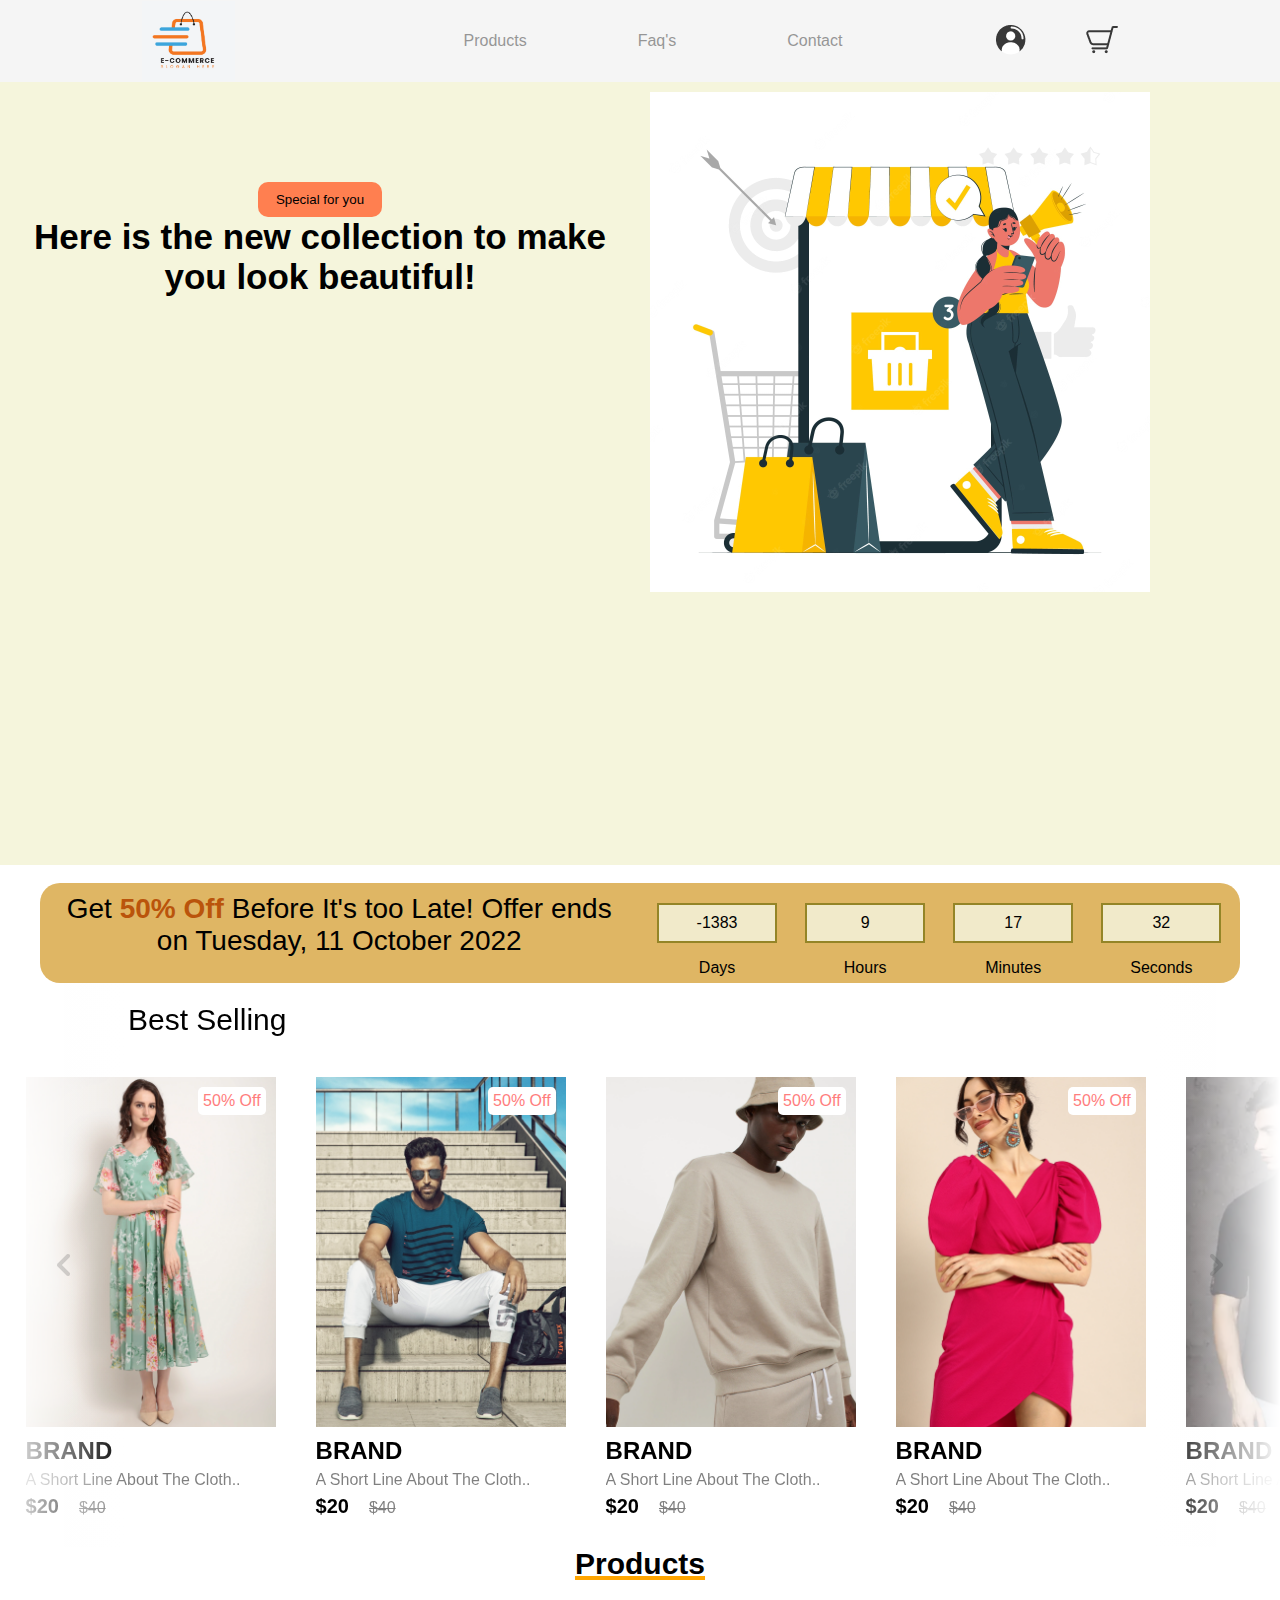
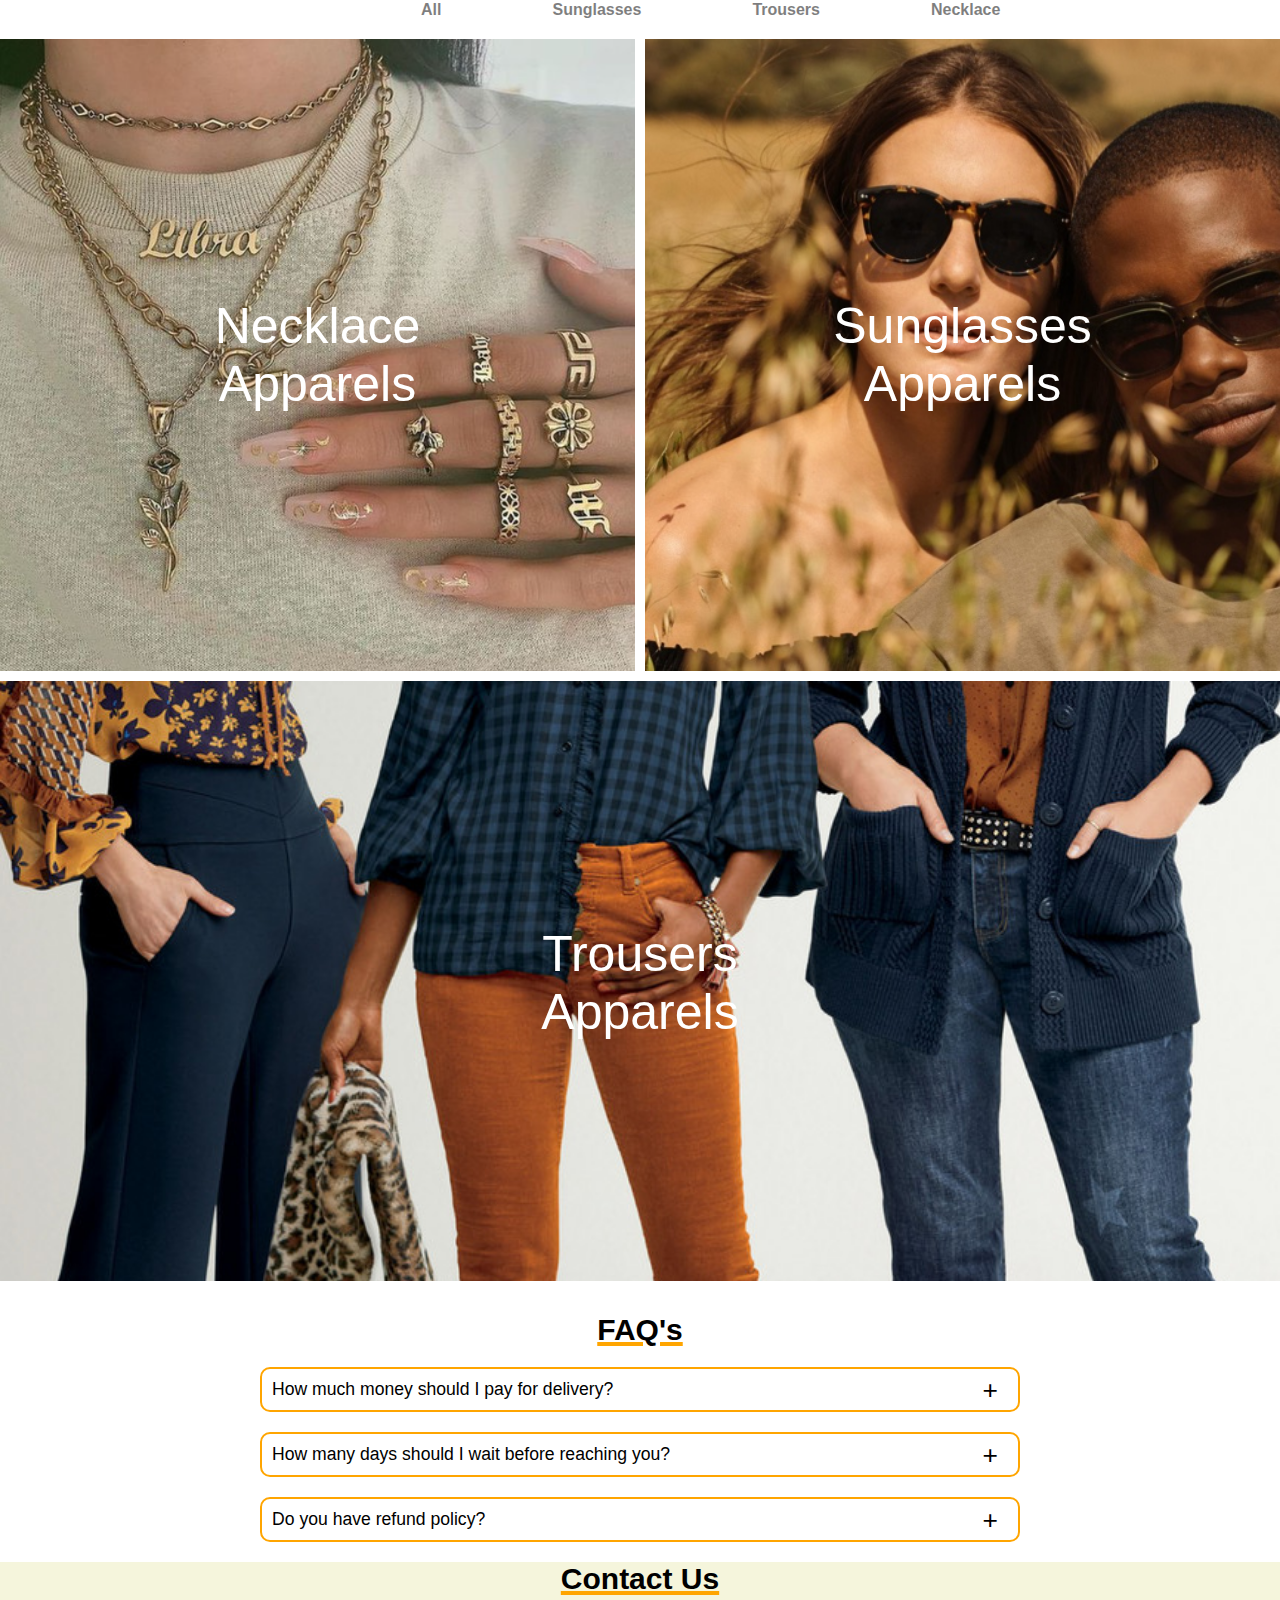
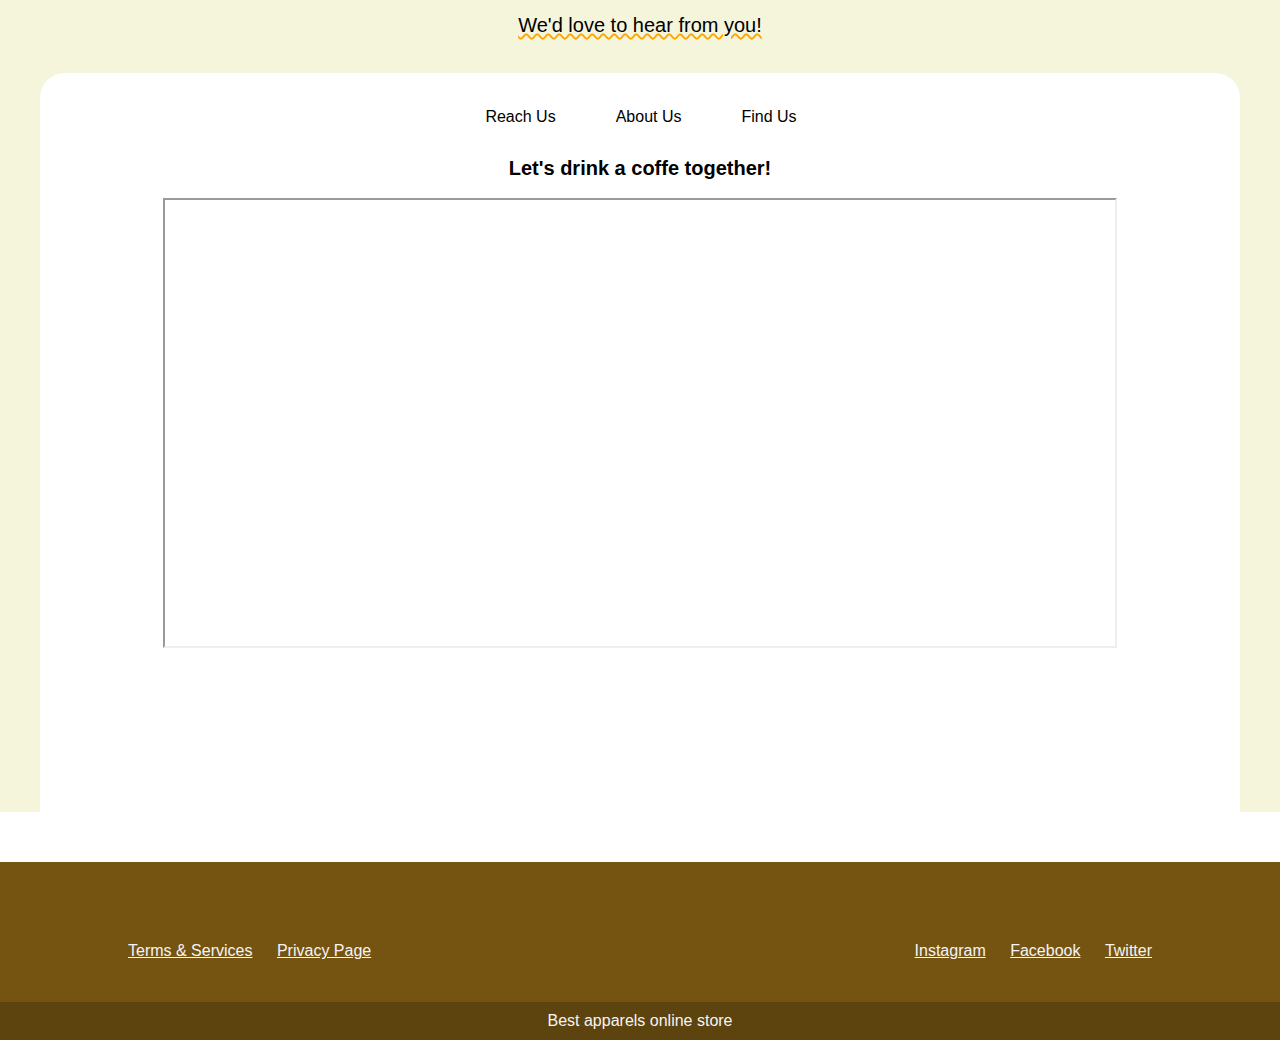
==== index.html @ 66e601ff "home page with login/signup" ====
<!DOCTYPE html>
<html lang="en">

<head>
    <meta charset="UTF-8">
    <meta http-equiv="X-UA-Compatible" content="IE=edge">
    <meta name="viewport" content="width=device-width, initial-scale=1.0">
    <title>Best Apparels Online Store</title>
    <link rel="stylesheet" href="css/home.css">
    <link rel="stylesheet" href="css/style.css">
    <link rel="stylesheet" href="https://cdnjs.cloudflare.com/ajax/libs/font-awesome/4.7.0/css/font-awesome.min.css">
    <style>
        .mySlides {
            display: none;
        }

        /* Create two equal columns that floats next to each other */
        .column {
            float: left;
            width: 50%;
            padding: 10px;
            height: 300px;
            /* Should be removed. Only for demonstration */
        }

        /* Clear floats after the columns */
        .row:after {
            content: "";
            display: table;
            clear: both;
        }
    </style>
</head>

<body>

    <!-------------------------------------------------------- nav bar ------------------------------------------------------------>

    <nav class="navbar" id="mynav">
        <div class="nav">
            <img src="img/Elogo.png" class="brand-logo" alt="">
            <div class="nav-items">
                <!-- create a ul element outside nav items-->
                <ul class="links-container">
                    <li class="link-item"><a href="#CenterProducts" class="link"> Products </a></li>
                    <li class="link-item"><a href="#faq" class="link"> Faq's </a></li>
                    <li class="link-item"><a href="#contact" class="link"> Contact </a></li>
                </ul>
                <!--     <a href="" onclick="console.log('woow');  return false;"><img  src="img/user.png" alt=""></a>     
            -->
                <button class="open-button"
                    style="border:none; background-color: transparent; padding:15px; margin-right: 30px;"
                    onclick="openForm()"><img src="img/user.png" alt=""></button>
                <button class="open-button"
                    style="border:none; background-color: transparent; padding:15px; margin-right: 30px;"
                    onclick="show_pup()"><img src="img/cart.png" alt=""></button>


            </div>
        </div>
    </nav>
<!------------------------------------------badge popup------------------------------------->
<span class="badge"></span>

<div class="cardPU" id="pup">
    <div class="carts-product"></div>
</div>

    <!---------------------------------------------------------- login popup ------------------------------------------------------->


    <div class="form-popup" id="loginForm">
        <form action="#" class="form-container" id="logForm" onsubmit="event.preventDefault();">
            <div class="sing" style="display: flex;">
                <button onclick="" class="loginButton">Login</button>
                <button onclick="showSignUp()" class="signButton">Sign Up</button>
            </div>

            <label for="email"><b>Email</b></label>
            <input type="text" placeholder="Enter Email" name="email">

            <label for="psw"><b>Password</b></label>
            <input type="password" placeholder="Enter Password" name="psw">
            <label style="color: red; display: none;" id="loginalert">mail not found please click sign up</label>
            <br>


            <button type="button" onclick="loginfor()" class="btn">Login</button>
            <button type="button" class="btn cancel" onclick="closeForm()">Close</button>
        </form>
    </div>


    <div class="form-popup" id="signForm">
        <form action="#" class="form-container" id="signUpForm" onsubmit="event.preventDefault();">
            <div class="sing" style="display: flex;">
                <button class="loginButton" onclick="openForm()">Login</button>
                <button class="signButton" onclick="">Sign Up</button>
            </div>

            <label for="email1"><b>Email</b></label>
            <input type="text" placeholder="Enter Email" name="email1" onchange="validateMail()">
            <label style="color: red; display: none;" id="alert">not a valid mail</label>
            <br>
            <label for="psw1"><b>Password</b></label>
            <input type="password" placeholder="Enter Password" name="psw1">

            <label for="psw2"><b>Re-enter Password</b></label>
            <input type="password" placeholder="Enter Password" name="psw2" onchange="validatePassword()">
            <label style="color: red; display: none;" id="passAlert">password doesn't match</label>
            <br>
            <button type="button" onclick="submitfor()" class="btn">signUp</button>
            <button type="button" class="btn cancel" onclick="closeForm()">Close</button>
        </form>
    </div>

    <!---------------------------------------------------------- hero section ------------------------------------------------------->
    <div class="bg">

        <div class="row">

            <div class="column">
                <center>
                    <br><br><br><br><br>
                    <button id="btn"
                        style="border-radius: 10px; background-color: coral; width: 20%; border-style: none; height:35px;">Special
                        for you</button>
                    <br>
                    <b style="font-size: 35px;">Here is the new collection to make you look beautiful!</b>
            </div>
            </center>


            <div class="column">
                <div class="w3-content w3-section" style="max-width:500px">
                    <img class="mySlides" src="img/sale.jpg" style="width:100%">
                    <img class="mySlides" src="img/add.jpg" style="width:100%">
                    <img class="mySlides" src="img/boy.png" style="width:100%">
                    <img class="mySlides" src="img/accn.jpg" style="width:100%">
                    <img class="mySlides" src="img/trou.jpg" style="width:100%">
                </div>
            </div>
        </div>

    </div>
    <br>
    <!-------------------------------------------------------------- count down ----------------------------------------------------->
    <center>
        <div class="row">
            <button class="countdown">
                <div class="c1">
                    <p> Get <font style="font-weight: bold; color: rgb(186, 84, 11);">50% Off</font> Before It's too
                        Late!
                        Offer ends on Tuesday, 11 October 2022</p>
                </div>


                <table id="tcount">
                    <tr id="countdown_timer">
                        <td><span id="days">x</span></td>
                        <td><span id="hours">x</span></td>
                        <td><span id="minutes">x</span></td>
                        <td><span id="seconds">x</span></td>
                    </tr>
                    <tr id="countdown_labels">
                        <td><span>Days</span></td>
                        <td><span>Hours</span></td>
                        <td><span>Minutes</span></td>
                        <td><span>Seconds</span></td>
                    </tr>
                </table>
            </button>
        </div>

    </center>

    <!------------------------------------------------------------------------------------------------------------------------------>
    <!-- Now create product sliders ( cards-container )-->
    <section class="product">
        <h2 class="product-category">best selling</h2>
        <button class="pre-btn"> <img src="img/arrow.png" alt=""></button>
        <button class="nxt-btn"> <img src="img/arrow.png" alt=""></button>
        <div class="product-container">

            <!-- Card 1 -->
            <div class="product-card">
                <div class="product-image">
                    <span class="discount-tag">50% off</span>
                    <img src="img/card1.png" class="product-thumb" alt="">
                    <button class="card-btn">add to whislist</button>
                </div>
                <div class="product-info">
                    <h2 class="product-brand">brand</h2>
                    <p class="product-short-des">a short line about the cloth..</p>
                    <span class="price">$20</span><span class="actual-price">$40</span>
                </div>
            </div>

            <!-- Card 2 -->
            <div class="product-card">
                <div class="product-image">
                    <span class="discount-tag">50% off</span>
                    <img src="img/card2.png" class="product-thumb" alt="">
                    <button class="card-btn">add to whislist</button>
                </div>
                <div class="product-info">
                    <h2 class="product-brand">brand</h2>
                    <p class="product-short-des">a short line about the cloth..</p>
                    <span class="price">$20</span><span class="actual-price">$40</span>
                </div>
            </div>

            <!-- Card 3 -->
            <div class="product-card">
                <div class="product-image">
                    <span class="discount-tag">50% off</span>
                    <img src="img/card3.png" class="product-thumb" alt="">
                    <button class="card-btn">add to whislist</button>
                </div>
                <div class="product-info">
                    <h2 class="product-brand">brand</h2>
                    <p class="product-short-des">a short line about the cloth..</p>
                    <span class="price">$20</span><span class="actual-price">$40</span>
                </div>
            </div>

            <!-- Card 4 -->
            <div class="product-card">
                <div class="product-image">
                    <span class="discount-tag">50% off</span>
                    <img src="img/card4.png" class="product-thumb" alt="">
                    <button class="card-btn">add to whislist</button>
                </div>
                <div class="product-info">
                    <h2 class="product-brand">brand</h2>
                    <p class="product-short-des">a short line about the cloth..</p>
                    <span class="price">$20</span><span class="actual-price">$40</span>
                </div>
            </div>

            <!-- Card 5 -->
            <div class="product-card">
                <div class="product-image">
                    <span class="discount-tag">50% off</span>
                    <img src="img/card5.png" class="product-thumb" alt="">
                    <button class="card-btn">add to whislist</button>
                </div>
                <div class="product-info">
                    <h2 class="product-brand">brand</h2>
                    <p class="product-short-des">a short line about the cloth..</p>
                    <span class="price">$20</span><span class="actual-price">$40</span>
                </div>
            </div>

            <!-- Card 6 -->
            <div class="product-card">
                <div class="product-image">
                    <span class="discount-tag">50% off</span>
                    <img src="img/card6.png" class="product-thumb" alt="">
                    <button class="card-btn">add to whislist</button>
                </div>
                <div class="product-info">
                    <h2 class="product-brand">brand</h2>
                    <p class="product-short-des">a short line about the cloth..</p>
                    <span class="price">$20</span><span class="actual-price">$40</span>
                </div>
            </div>

            <!-- Card 7 -->
            <div class="product-card">
                <div class="product-image">
                    <span class="discount-tag">50% off</span>
                    <img src="img/card7.png" class="product-thumb" alt="">
                    <button class="card-btn">add to whislist</button>
                </div>
                <div class="product-info">
                    <h2 class="product-brand">brand</h2>
                    <p class="product-short-des">a short line about the cloth..</p>
                    <span class="price">$20</span><span class="actual-price">$40</span>
                </div>
            </div>

            <!-- Card 8 -->
            <div class="product-card">
                <div class="product-image">
                    <span class="discount-tag">50% off</span>
                    <img src="img/card8.png" class="product-thumb" alt="">
                    <button class="card-btn">add to whislist</button>
                </div>
                <div class="product-info">
                    <h2 class="product-brand">brand</h2>
                    <p class="product-short-des">a short line about the cloth..</p>
                    <span class="price">$20</span><span class="actual-price">$40</span>
                </div>
            </div>

        </div>
    </section>

    <!---------------------------------------------------------------------------------------------------------------->
    <p id="CenterProducts" style="text-align: center; font-size:30px; text-decoration: underline orange 4px;">
        <b>Products</b></p> <br>
    <div class="nav">
        <div class="nav-items">
            <!-- create a ul element outside nav items-->
            <ul class="links-container">
                <li class="link-item"><a href="#" class="link"><b style="color: black;">All</b></a></li>
                <li class="link-item"><a href="#" class="link"><b style="color: black;">Sunglasses</b></a></li>
                <li class="link-item"><a href="#" class="link"><b style="color: black;">Trousers</b></a></li>
                <li class="link-item"><a href="#" class="link"> <b style="color: black;">Necklace</b></a></li>
            </ul>
        </div>
    </div>
    <br>
    <!-- Collection -->
    <section class="collection-container">
        <a href="#" class="collection">
            <img src="img/a.png" alt="">
            <p class="collection-title">Necklace <br> apparels</p>
        </a>

        <a href="#" class="collection">
            <img src="img/sun.jpg" alt="">
            <p class="collection-title">Sunglasses <br> apparels</p>
        </a>

        <a href="#" class="collection">
            <img src="img/t.jpg" style="height: 600px;" alt="">
            <p class="collection-title">Trousers <br> apparels</p>
        </a>
    </section>
    <br>

    <!-- ----------------------------------------------------FAQ's---------------------------------------------------------------->

    <center>
        <p id="faq"><b style="font-size:30px; text-decoration: underline orange 4px;">FAQ's</b></p>
        <div class="accordion">
            <div class="contentBox">
                <div class="label">How much money should I pay for delivery?</div>
                <div class="labelContent">

                    <p>For delivery inside Alexandria for <font style="font-weight: bold; color: rgb(185, 141, 59);">50
                            LE</font> within two days from the date of order </p>
                    <p>For delivery within 24 hours <font style="font-weight: bold; color: rgb(185, 141, 59);">100 LE
                        </font>
                    </p>
                    <p>Another Governorates <font style="font-weight: bold; color: rgb(185, 141, 59);">75 LE</font>
                    </p>


                </div>
            </div>
            <div class="contentBox">
                <div class="label">How many days should I wait before reaching you?</div>
                <div class="labelContent">
                    <p>The maximum duration is <font style="font-weight: bold; color: rgb(185, 141, 59);"> two days
                        </font>
                    </p>
                    <p>And within <font style="font-weight: bold; color: rgb(185, 141, 59);">24 hours</font> for an
                        additional amount of money</p>
                </div>
            </div>
            <div class="contentBox">
                <div class="label">Do you have refund policy?</div>
                <div class="labelContent">
                    <p>In the case of any defects in the product only upon previewing the order on the day of receipt
                    </p>
                </div>
            </div>
        </div>
    </center>

    <!---------------------------------------------------------Contact Us----------------------------------------------------------->
    <center>
        <div class="bg" style="height: 850px;">

            <p style="font-size: 30px; text-decoration: underline orange 4px;" id="contact"><b> Contact Us </b></p>
            <br>
            <p style="font-size: 20px; text-decoration: underline wavy orange 1.5px;">We'd love to hear from you! </p>
            <br><br>
            <div class="smallbg">
                <ul class="links-container">
                    <li><a class="active" id="aTag" href="#footer-social">Reach Us</a></li>
                    <li><a class="active" id="aTag" onclick="show_aboutUS()" style="cursor: pointer;">About Us</a></li>
                    <li><a class="active" id="aTag" onclick="show_findUS()" style="cursor: pointer;">Find Us</a></li>
                </ul>
                <center>
                    <p id="display">
                        <b style="font-size:20px ;"> Let's drink a coffe together! </b> <br><br>
                        <iframe
                            src="https://www.google.com/maps/embed?pb=!1m18!1m12!1m3!1d3413.0133004303602!2d29.903900515359776!3d31.192644570371698!2m3!1f0!2f0!3f0!3m2!1i1024!2i768!4f13.1!3m3!1m2!1s0x14f5c394ebd03ec1%3A0x16cbff5d844ff34b!2sInformation%20Technology%20Institute!5e0!3m2!1sen!2seg!4v1663850631757!5m2!1sen!2seg"
                            width="80%" height="450" style="border:0.5; text-align: center;" allowfullscreen=""
                            loading="lazy" referrerpolicy="no-referrer-when-downgrade"></iframe>
                    </p>
                </center>
            </div>
        </div>
    </center>

    <!---------------------------------------------------------Footer----------------------------------------------------------->

    <footer id="footer-social">

        <div class="footer-social-container">

            <div>
                <a href="" class="social-link">terms & services</a>
                <a href="" class="social-link">privacy page</a>
            </div>

            <div>
                <a href="" class="social-link">instagram</a>
                <a href="" class="social-link">facebook</a>
                <a href="" class="social-link">twitter</a>
            </div>

        </div>
        <p class="footer-credit">Best apparels online store</p>
    </footer>

    <!---------------------------------------------------------Scripts----------------------------------------------------------->

    <!-- repeat this nav bar in all pages // by js -->
    <script src="js/nav.js"></script>
    <script src="js/login.js"></script>
    <script src="js/footer.js"></script>
    <script src="js/home.js"></script>

</body>

</html>
---- css/home.css ----
@import 'nav.css' ;
@import 'footer.css';



/********************************************** Countdown *******************************************************/

.countdown{
    display: flex;
    width: 1200px;
    border-style: none;
    border-radius: 20px;
    height: 100px;
    background-color: #dfb664;
 
}

/* c1 as a Column */
.c1{
    float: left;
    width: 50%;
    padding: 10px;
    height: 300px;
    font-size: 28px;
}
 

/* tcount as a Column ,,  c1 and tcount in one row */  
#tcount{
    float: left;
    width: 50%;
    padding: 2px;
    font-size: 1rem;
    margin: 0.1rem;
}

#countdown_timer span{
    display: inline-block;
    padding: 0.6rem;
    width: 120px;
    height: 40px;
    margin: 0.8rem;
    border: 2px solid rgb(148, 133, 39);
    background-color: rgb(241, 234, 202);
}

/********************************************** Hero Section *******************************************************/

.bg{
width: 100%;
height: calc(100vh - 117px);
background-color: beige;
background-size: cover;
box-sizing: border-box;
}

.hero-section{
    display: flex;
    align-items: center;
}
.sub-heading1{
flex: 5;
 color: black
}
.sub-heading2{
    padding: 0.5px;
    margin-right: 0px; 
}

/********************************************** popup *******************************************************/
.cardPU{
    background-color: white;
    border-radius: 10px;
    box-shadow: 1px 1px 1px 1px rgb(0 0 0/15%);
    padding: 1em;
    position: fixed;
    top: 0;
    left: 90%;
    text-align: center;
    width: 20%;
    height: 100%; ;
    transform: translate(-50% ,-50%);
    transition: all .8s;
    opacity: 0;
}

.cardPU.open{
    opacity: 1;
    top:130%;
}
/****************************************************************************************************/



.imgw{
margin-left: 932px;
margin-top: -19px;
}

.product{
    position: relative;
    overflow: hidden;
    padding: 20px 0;
}

.product-category{
    padding: 0 10vw; /* padding left and right */
    font-size: 30px;
    font-weight: 500;
    margin-bottom: 40px;
    text-transform: capitalize;
}

.product-container{
    padding: 0 2vw;
    display: flex;  /* align the card side by side */
    overflow-x: auto;  /*add scroll bar when there is an overflow in x direction */
    scroll-behavior: smooth;
}

/* to hide product containers scroll bar */
.product-container::-webkit-scrollbar{
display: none;
}

.product-card{
    flex: 0 0 auto; /* This allow the card to have its own width and height as we are using flexbox*/
    width: 250px;
    height: 450px; 
    margin-right: 40px;
}

.product-image{
    position: relative; /* we will have some absolute element inside */
    width: 100%;
    height: 350px;
    overflow: hidden;
}

.product-thumb{
    width: 100%;
    height: 350px;
  object-fit: cover; 
}

.discount-tag{
    position: absolute;
    background: #fff;
    padding: 5px;
    border-radius: 5px;
    color: #ff7d7d;
    right: 10px;
    top: 10px;
    text-transform: capitalize;
}

.card-btn{
    position: absolute;
    bottom: 10px;
    left: 50%;
    transform: translateX(-50%); /* to align the button the center on x-axis */
    padding: 10px;
    width: 90%;
    text-transform: capitalize;
    border: none;
    outline: none;
    background: white;
    border-radius: 5px;
    transition: 0.5s;
    cursor: pointer;
    opacity: 0;
}

.product-card:hover .card-btn{
    opacity: 1;
}

.card-btn:hover{
    background: #efefef;
}

.product-info{
    width: 100%;
    height: 100px;
    padding-top: 10px;
}

.product-brand{
    text-transform: uppercase;
}

.product-short-des{
    width: 100%;
    height: 20px;
    line-height: 20px;
    overflow: hidden;
    opacity: 0.5;
    text-transform: capitalize;
    margin: 5px 0;
}

.price{
    font-weight: 900;
    font-size: 20px;
}

.actual-price{
    margin-left: 20px;
    opacity: 0.5; /* make it lightly*/
    text-decoration: line-through;
}

.pre-btn, .nxt-btn{
border: none;
width: 10vw;
height: 100%;
position: absolute;
top: 0;
display: flex;
justify-content: center;
align-items: center;
background: linear-gradient(90deg, rgba(255,255,255,0) 0%, #fff 100%);
cursor: pointer;
z-index: 8;
}

.pre-btn{
    left: 0;
    transform: rotate(180deg);
}

.nxt-btn{
    right: 0;
}

.pre-btn img, .nxt-btn img{
    opacity: 0.2;
}

.pre-btn:hover img, .nxt-btn:hover img{
    opacity: 1;
} 

.collection-container{
    width: 100%;
    display: grid;
    grid-template-columns: repeat(2, 1fr);
    grid-gap: 10px;
}

.collection{
    position: relative;
}

.collection img{
    width: 100%;
    height: 100%;
    object-fit: cover;
}

.collection p{
    position: absolute;
    top: 50%;
    left: 50%;
    transform: translate(-50%, -50%);
    text-align: center;
    color: white;
    font-size: 50px;
    text-transform: capitalize;
}

/* nth child is used to select nth number of element*/
.collection:nth-child(3){
    /* use grid columns for last collection to cover 2 columns*/
grid-column: span 2;
margin-bottom: 10px;
}

/************************************* FAQ's ******************************************/
.accordion{
    max-width: 800px;
}

.accordion .contentBox{
position: relative;
margin: 20px 20px;
}

.accordion .contentBox .label{
    position: relative;
    padding: 10px;
    border: 2px solid orange;
    border-radius: 10px;
    text-align: left;
    font-size: 1.1em;
}

.accordion .contentBox .label::before{
    content: '+';
    position: absolute;
    top: 50%;
    right: 20px;
    transform: translateY(-50%);
    font-size: 1.5em;
}

.accordion .contentBox.active .label::before{
    content: '-';
}

.accordion .contentBox .labelContent{
    position: relative;
    background: whitesmoke;
    height: 0;
    overflow: hidden;
    transition: 0.5s;
    overflow-y: auto;
}

.accordion .contentBox.active .labelContent{
    height: 150px;
    padding: 10px;
}


/************************************* Contact Us ******************************************/
.smallbg{
    border: 4px solid white;
    box-sizing: border-box;
    width: 1200px;
    height: 800px;
    background-color: rgb(255, 255, 255);
    border-radius: 25px;
}

/*.smallbg {
    width: 1200px;
    border-radius: 25px;
    background-color: #dfb664;
    height: 100px;
} */
  div.smallbg a {
    display: inline-block;
    color: black;
    text-align: center;
    padding: 30px;
    text-decoration: none;
  
    
  }
  
  div.smallbg a:hover {                       
    background-color: #dfb664;
  }


/************************************* About Us  ******************************************/

.links-container li a.active ,  a:hover {
opacity: 1;
}
---- css/style.css ----
/**{box-sizing: border-box;}

/*Button used to open the contact form - fixed at the bottom of the page 
.open-button {
  background-color: #555;
  color: white;
  padding: 16px 20px;
  border: none;
  cursor: pointer;
  opacity: 0.8;
  position: fixed;
  bottom: 23px;
  right: 28px;
  width: 280px;
}  */

/* The popup form - hidden by default */
.form-popup {
  display: none;
  top: 15%;
  right: 40%;
  position: fixed;
  border: 3px solid #f1f1f1;
  z-index: 5;
} 
.loginButton, .signButton{
  display: block; 
  width: 50%;   
  border-radius: 5px;  
  border:none; 
  height: 40px;  
}

/* Add styles to the form container */
.form-container {
  max-width: 300px;
  height: 450px;
  padding: 10px;
  padding-top: 50px;
  background-color: white;
}

.sing{
  position: absolute;
  width: 300px;
  left:0;
  top : 0;

  border: #f1f1f1 solid 1px;
  border-bottom: none;
}
/* Full-width input fields */
.form-container input {
  width: 100%;
  padding: 15px;
  margin: 5px 0 22px 0;
  border: none;
  background: #f1f1f1;
}

/* When the inputs get focus, do something */
.form-container input {
  background-color: #ddd;
  outline: none;
}

/* Set a style for the submit/login button */
.form-container .btn {
  background-color: #04AA6D;
  color: white;
  padding: 16px 20px;
  border: none;
  cursor: pointer;
  width: 100%;
  margin-bottom:10px;
  opacity: 0.8;
}

/* Add a red background color to the cancel button */
.form-container .cancel {
  background-color: rgb(255, 157, 0);
}

/* Add some hover effects to buttons */
.form-container .btn:hover, .open-button:hover {
  opacity: 1;
}
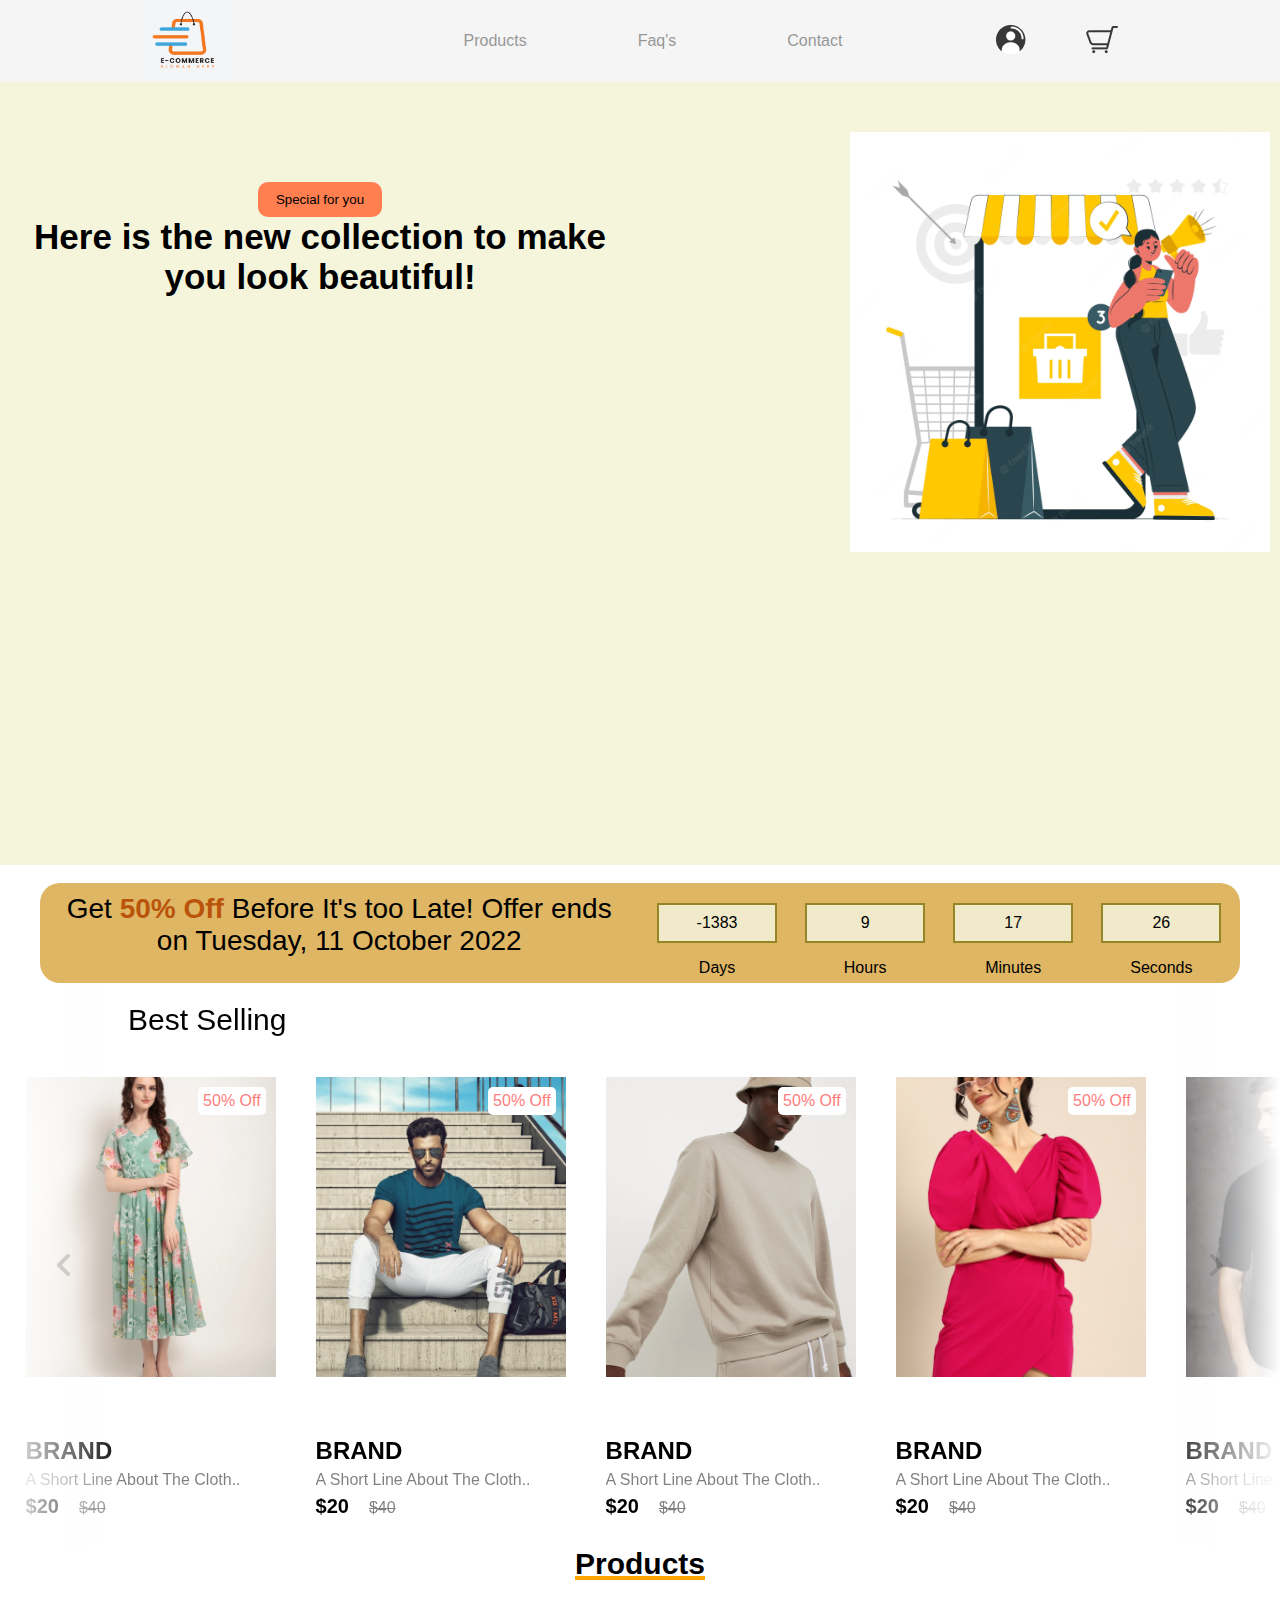
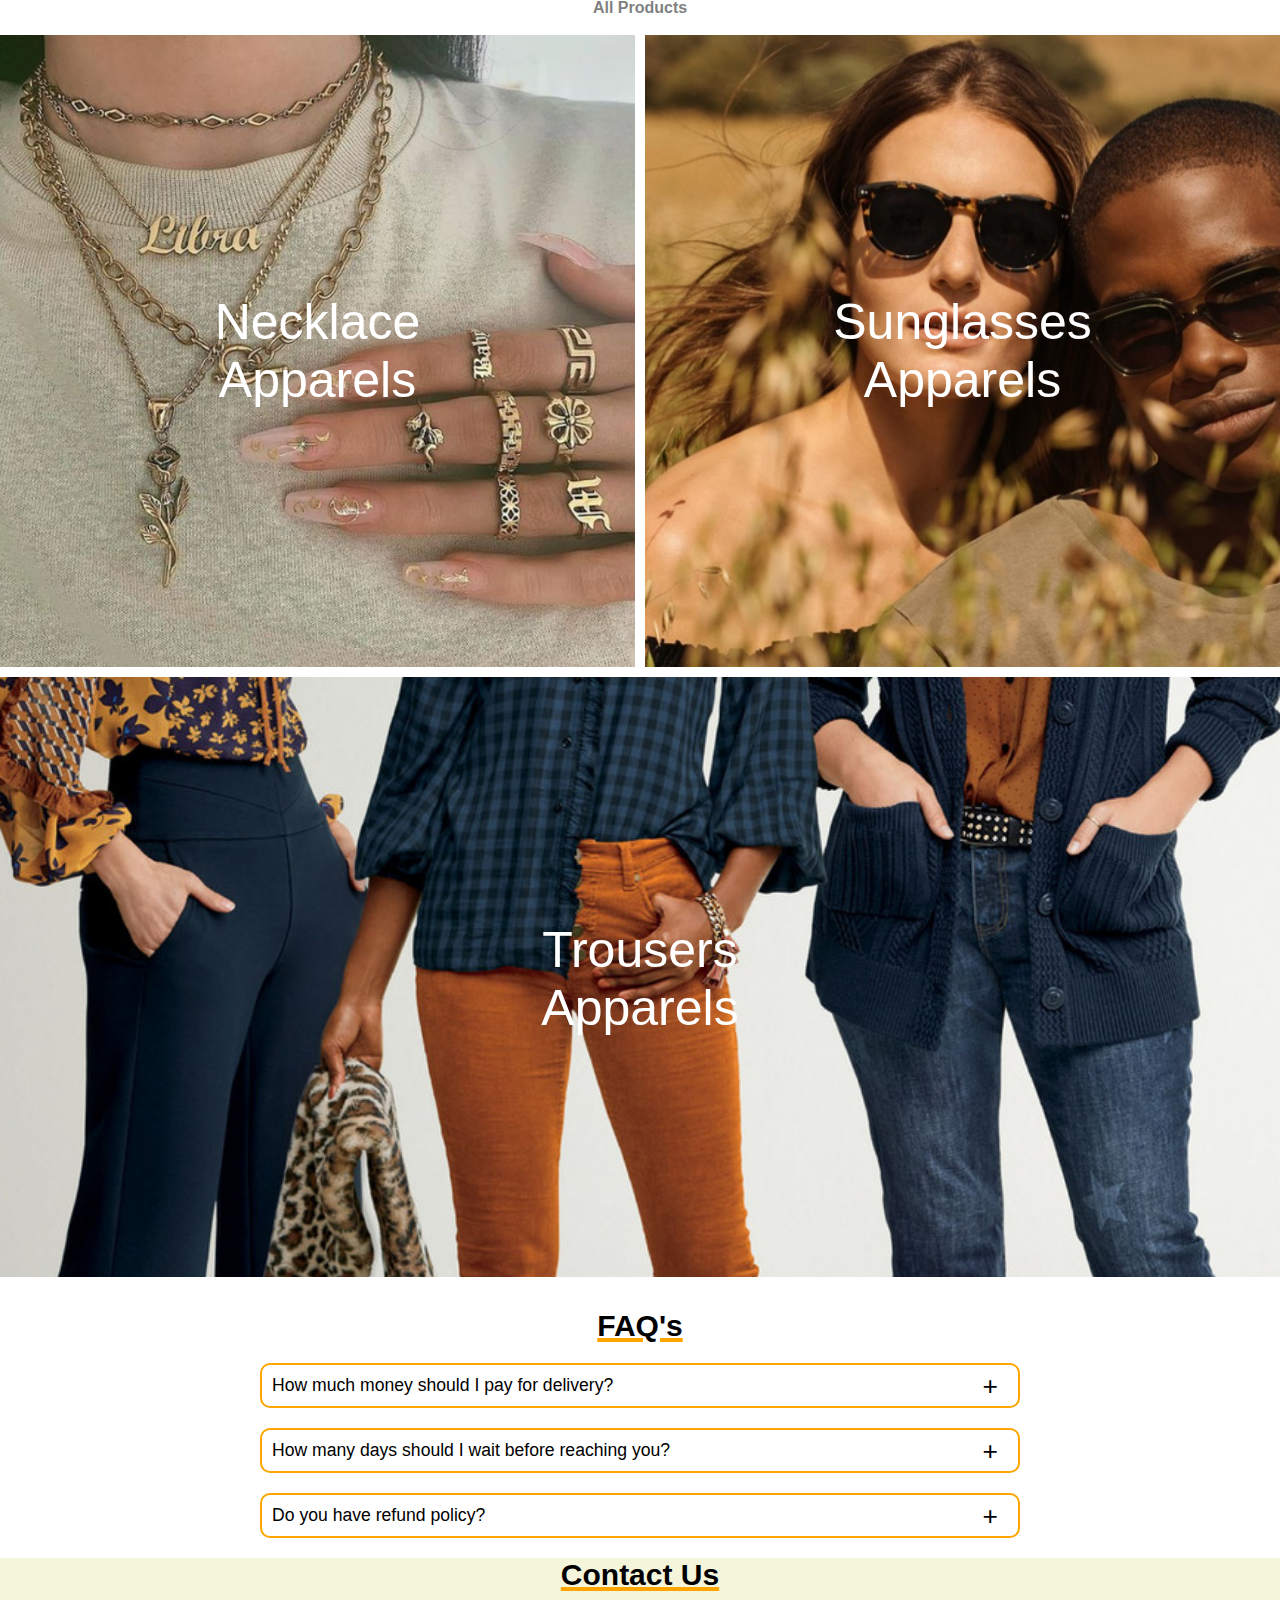
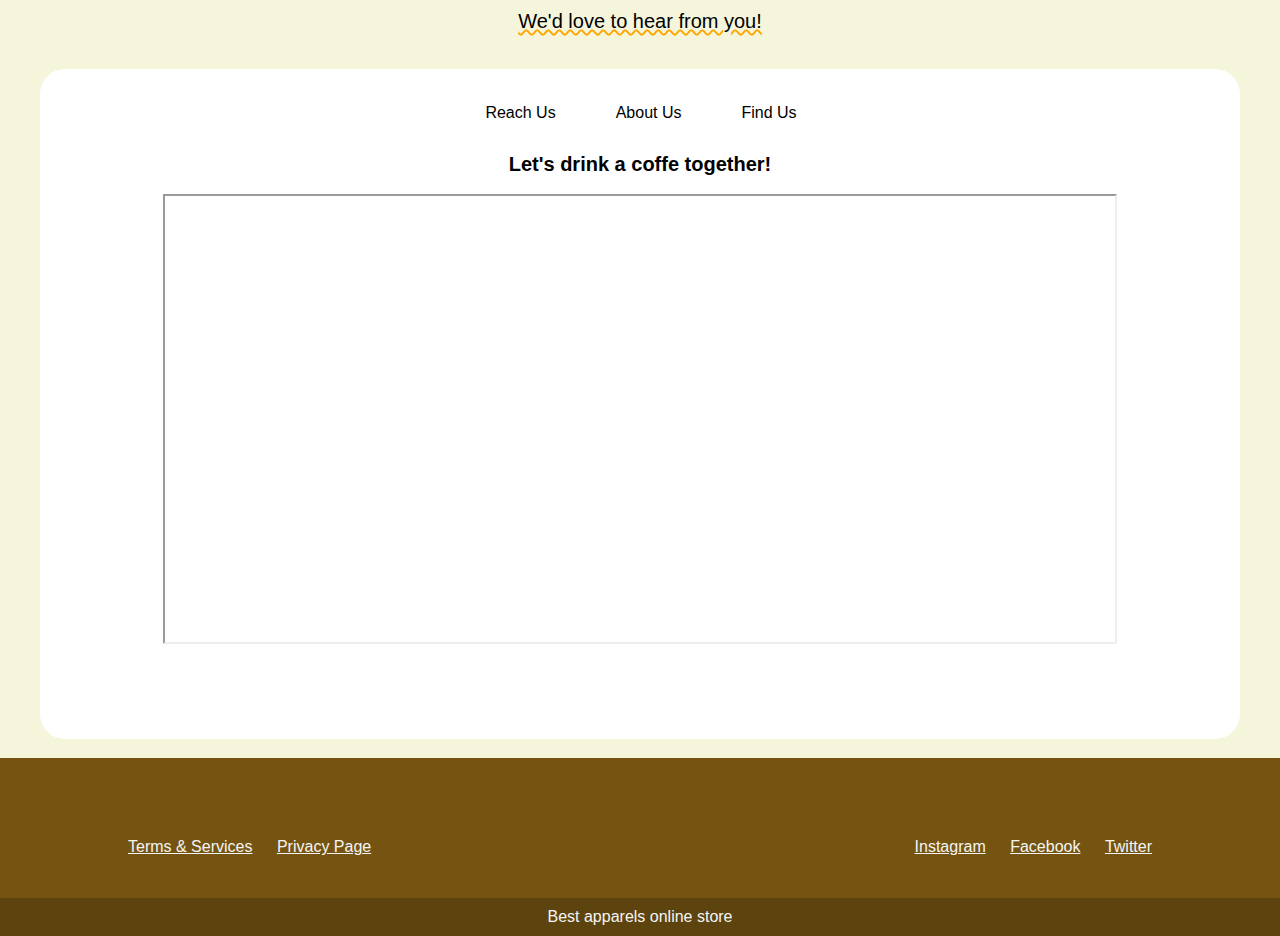
==== commit b34d1eb1: "fully implemented" ====
--- a/index.html
+++ b/index.html
@@ -46,32 +46,31 @@
                     <li class="link-item"><a href="#faq" class="link"> Faq's </a></li>
                     <li class="link-item"><a href="#contact" class="link"> Contact </a></li>
                 </ul>
-                <!--     <a href="" onclick="console.log('woow');  return false;"><img  src="img/user.png" alt=""></a>     
-            -->
                 <button class="open-button"
-                    style="border:none; background-color: transparent; padding:15px; margin-right: 30px;"
+                    style=" border : none; background-color: transparent; padding:15px; margin-right: 30px;"
                     onclick="openForm()"><img src="img/user.png" alt=""></button>
                 <button class="open-button"
                     style="border:none; background-color: transparent; padding:15px; margin-right: 30px;"
-                    onclick="show_pup()"><img src="img/cart.png" alt=""></button>
+                    onclick="window.location='cart.html'"><img src="img/cart.png" alt=""></button>
+
+
 
 
             </div>
         </div>
     </nav>
-<!------------------------------------------badge popup------------------------------------->
-<span class="badge"></span>
-
-<div class="cardPU" id="pup">
-    <div class="carts-product"></div>
-</div>
+    <!------------------------------------------badge popup------------------------------------->
+    <span class="badge"></span>
+
+    <div class="cardPU" id="pup">
+        <div class="carts-product"></div>
+    </div>
 
     <!---------------------------------------------------------- login popup ------------------------------------------------------->
-
 
     <div class="form-popup" id="loginForm">
         <form action="#" class="form-container" id="logForm" onsubmit="event.preventDefault();">
-            <div class="sing" style="display: flex;">
+            <div class="sing" style="display: flex; width:100%;">
                 <button onclick="" class="loginButton">Login</button>
                 <button onclick="showSignUp()" class="signButton">Sign Up</button>
             </div>
@@ -93,7 +92,7 @@
 
     <div class="form-popup" id="signForm">
         <form action="#" class="form-container" id="signUpForm" onsubmit="event.preventDefault();">
-            <div class="sing" style="display: flex;">
+            <div class="sing" style="display: flex; width:100%;">
                 <button class="loginButton" onclick="openForm()">Login</button>
                 <button class="signButton" onclick="">Sign Up</button>
             </div>
@@ -114,6 +113,7 @@
         </form>
     </div>
 
+
     <!---------------------------------------------------------- hero section ------------------------------------------------------->
     <div class="bg">
 
@@ -132,7 +132,7 @@
 
 
             <div class="column">
-                <div class="w3-content w3-section" style="max-width:500px">
+                <div class="w3-content w3-section" style="max-width:500px; margin-top: 40px; margin-left: 200px;">
                     <img class="mySlides" src="img/sale.jpg" style="width:100%">
                     <img class="mySlides" src="img/add.jpg" style="width:100%">
                     <img class="mySlides" src="img/boy.png" style="width:100%">
@@ -187,7 +187,6 @@
                 <div class="product-image">
                     <span class="discount-tag">50% off</span>
                     <img src="img/card1.png" class="product-thumb" alt="">
-                    <button class="card-btn">add to whislist</button>
                 </div>
                 <div class="product-info">
                     <h2 class="product-brand">brand</h2>
@@ -201,7 +200,6 @@
                 <div class="product-image">
                     <span class="discount-tag">50% off</span>
                     <img src="img/card2.png" class="product-thumb" alt="">
-                    <button class="card-btn">add to whislist</button>
                 </div>
                 <div class="product-info">
                     <h2 class="product-brand">brand</h2>
@@ -215,7 +213,6 @@
                 <div class="product-image">
                     <span class="discount-tag">50% off</span>
                     <img src="img/card3.png" class="product-thumb" alt="">
-                    <button class="card-btn">add to whislist</button>
                 </div>
                 <div class="product-info">
                     <h2 class="product-brand">brand</h2>
@@ -229,7 +226,6 @@
                 <div class="product-image">
                     <span class="discount-tag">50% off</span>
                     <img src="img/card4.png" class="product-thumb" alt="">
-                    <button class="card-btn">add to whislist</button>
                 </div>
                 <div class="product-info">
                     <h2 class="product-brand">brand</h2>
@@ -243,7 +239,6 @@
                 <div class="product-image">
                     <span class="discount-tag">50% off</span>
                     <img src="img/card5.png" class="product-thumb" alt="">
-                    <button class="card-btn">add to whislist</button>
                 </div>
                 <div class="product-info">
                     <h2 class="product-brand">brand</h2>
@@ -257,7 +252,6 @@
                 <div class="product-image">
                     <span class="discount-tag">50% off</span>
                     <img src="img/card6.png" class="product-thumb" alt="">
-                    <button class="card-btn">add to whislist</button>
                 </div>
                 <div class="product-info">
                     <h2 class="product-brand">brand</h2>
@@ -271,7 +265,6 @@
                 <div class="product-image">
                     <span class="discount-tag">50% off</span>
                     <img src="img/card7.png" class="product-thumb" alt="">
-                    <button class="card-btn">add to whislist</button>
                 </div>
                 <div class="product-info">
                     <h2 class="product-brand">brand</h2>
@@ -285,7 +278,6 @@
                 <div class="product-image">
                     <span class="discount-tag">50% off</span>
                     <img src="img/card8.png" class="product-thumb" alt="">
-                    <button class="card-btn">add to whislist</button>
                 </div>
                 <div class="product-info">
                     <h2 class="product-brand">brand</h2>
@@ -299,18 +291,13 @@
 
     <!---------------------------------------------------------------------------------------------------------------->
     <p id="CenterProducts" style="text-align: center; font-size:30px; text-decoration: underline orange 4px;">
-        <b>Products</b></p> <br>
-    <div class="nav">
-        <div class="nav-items">
-            <!-- create a ul element outside nav items-->
-            <ul class="links-container">
-                <li class="link-item"><a href="#" class="link"><b style="color: black;">All</b></a></li>
-                <li class="link-item"><a href="#" class="link"><b style="color: black;">Sunglasses</b></a></li>
-                <li class="link-item"><a href="#" class="link"><b style="color: black;">Trousers</b></a></li>
-                <li class="link-item"><a href="#" class="link"> <b style="color: black;">Necklace</b></a></li>
-            </ul>
-        </div>
-    </div>
+        <b>Products</b>
+
+    </p>
+    <br>
+    <center>
+        <a href="app.html" class="link"><b style="color: black;">All Products</b></a>
+    </center>
     <br>
     <!-- Collection -->
     <section class="collection-container">
@@ -373,7 +360,7 @@
 
     <!---------------------------------------------------------Contact Us----------------------------------------------------------->
     <center>
-        <div class="bg" style="height: 850px;">
+        <div class="bg" style="height: 800px;">
 
             <p style="font-size: 30px; text-decoration: underline orange 4px;" id="contact"><b> Contact Us </b></p>
             <br>
@@ -422,11 +409,15 @@
     <!---------------------------------------------------------Scripts----------------------------------------------------------->
 
     <!-- repeat this nav bar in all pages // by js -->
+    <script>  sessionStorage.setItem("isLogged", "flase");
+        console.log(sessionStorage.getItem("isLogged"));
+    </script>
     <script src="js/nav.js"></script>
     <script src="js/login.js"></script>
     <script src="js/footer.js"></script>
     <script src="js/home.js"></script>
 
+
 </body>
 
 </html>--- a/css/home.css
+++ b/css/home.css
@@ -1,32 +1,32 @@
-@import 'nav.css' ;
+@import 'nav.css';
 @import 'footer.css';
 
 
 
 /********************************************** Countdown *******************************************************/
 
-.countdown{
+.countdown {
     display: flex;
     width: 1200px;
     border-style: none;
     border-radius: 20px;
     height: 100px;
     background-color: #dfb664;
- 
+
 }
 
 /* c1 as a Column */
-.c1{
+.c1 {
     float: left;
     width: 50%;
     padding: 10px;
     height: 300px;
     font-size: 28px;
 }
- 
-
-/* tcount as a Column ,,  c1 and tcount in one row */  
-#tcount{
+
+
+/* tcount as a Column ,,  c1 and tcount in one row */
+#tcount {
     float: left;
     width: 50%;
     padding: 2px;
@@ -34,7 +34,7 @@
     margin: 0.1rem;
 }
 
-#countdown_timer span{
+#countdown_timer span {
     display: inline-block;
     padding: 0.6rem;
     width: 120px;
@@ -46,29 +46,31 @@
 
 /********************************************** Hero Section *******************************************************/
 
-.bg{
-width: 100%;
-height: calc(100vh - 117px);
-background-color: beige;
-background-size: cover;
-box-sizing: border-box;
-}
-
-.hero-section{
+.bg {
+    width: 100%;
+    height: calc(100vh - 117px);
+    background-color: beige;
+    background-size: cover;
+    box-sizing: border-box;
+}
+
+.hero-section {
     display: flex;
     align-items: center;
 }
-.sub-heading1{
-flex: 5;
- color: black
-}
-.sub-heading2{
+
+.sub-heading1 {
+    flex: 5;
+    color: black
+}
+
+.sub-heading2 {
     padding: 0.5px;
-    margin-right: 0px; 
+    margin-right: 0px;
 }
 
 /********************************************** popup *******************************************************/
-.cardPU{
+.cardPU {
     background-color: white;
     border-radius: 10px;
     box-shadow: 1px 1px 1px 1px rgb(0 0 0/15%);
@@ -78,72 +80,79 @@
     left: 90%;
     text-align: center;
     width: 20%;
-    height: 100%; ;
-    transform: translate(-50% ,-50%);
+    height: 100%;
+    ;
+    transform: translate(-50%, -50%);
     transition: all .8s;
     opacity: 0;
 }
 
-.cardPU.open{
+.cardPU.open {
     opacity: 1;
-    top:130%;
-}
+    top: 130%;
+}
+
 /****************************************************************************************************/
 
 
 
-.imgw{
-margin-left: 932px;
-margin-top: -19px;
-}
-
-.product{
+.imgw {
+    margin-left: 932px;
+    margin-top: -19px;
+}
+
+.product {
     position: relative;
     overflow: hidden;
     padding: 20px 0;
 }
 
-.product-category{
-    padding: 0 10vw; /* padding left and right */
+.product-category {
+    padding: 0 10vw;
+    /* padding left and right */
     font-size: 30px;
     font-weight: 500;
     margin-bottom: 40px;
     text-transform: capitalize;
 }
 
-.product-container{
+.product-container {
     padding: 0 2vw;
-    display: flex;  /* align the card side by side */
-    overflow-x: auto;  /*add scroll bar when there is an overflow in x direction */
+    display: flex;
+    /* align the card side by side */
+    overflow-x: auto;
+    /*add scroll bar when there is an overflow in x direction */
     scroll-behavior: smooth;
 }
 
 /* to hide product containers scroll bar */
-.product-container::-webkit-scrollbar{
-display: none;
-}
-
-.product-card{
-    flex: 0 0 auto; /* This allow the card to have its own width and height as we are using flexbox*/
+.product-container::-webkit-scrollbar {
+    display: none;
+}
+
+.product-card {
+    flex: 0 0 auto;
+    /* This allow the card to have its own width and height as we are using flexbox*/
     width: 250px;
-    height: 450px; 
+    height: 450px;
     margin-right: 40px;
 }
 
-.product-image{
-    position: relative; /* we will have some absolute element inside */
+.product-image {
+    position: relative;
+    /* we will have some absolute element inside */
     width: 100%;
     height: 350px;
     overflow: hidden;
 }
 
-.product-thumb{
-    width: 100%;
-    height: 350px;
-  object-fit: cover; 
-}
-
-.discount-tag{
+.product-thumb {
+    width: 100%;
+    height: 300px;
+    object-fit: cover;
+}
+
+.discount-tag {
     position: absolute;
     background: #fff;
     padding: 5px;
@@ -154,11 +163,12 @@
     text-transform: capitalize;
 }
 
-.card-btn{
+.card-btn {
     position: absolute;
     bottom: 10px;
     left: 50%;
-    transform: translateX(-50%); /* to align the button the center on x-axis */
+    transform: translateX(-50%);
+    /* to align the button the center on x-axis */
     padding: 10px;
     width: 90%;
     text-transform: capitalize;
@@ -171,25 +181,25 @@
     opacity: 0;
 }
 
-.product-card:hover .card-btn{
+.product-card:hover .card-btn {
     opacity: 1;
 }
 
-.card-btn:hover{
+.card-btn:hover {
     background: #efefef;
 }
 
-.product-info{
+.product-info {
     width: 100%;
     height: 100px;
     padding-top: 10px;
 }
 
-.product-brand{
+.product-brand {
     text-transform: uppercase;
 }
 
-.product-short-des{
+.product-short-des {
     width: 100%;
     height: 20px;
     line-height: 20px;
@@ -199,66 +209,70 @@
     margin: 5px 0;
 }
 
-.price{
+.price {
     font-weight: 900;
     font-size: 20px;
 }
 
-.actual-price{
+.actual-price {
     margin-left: 20px;
-    opacity: 0.5; /* make it lightly*/
+    opacity: 0.5;
+    /* make it lightly*/
     text-decoration: line-through;
 }
 
-.pre-btn, .nxt-btn{
-border: none;
-width: 10vw;
-height: 100%;
-position: absolute;
-top: 0;
-display: flex;
-justify-content: center;
-align-items: center;
-background: linear-gradient(90deg, rgba(255,255,255,0) 0%, #fff 100%);
-cursor: pointer;
-z-index: 8;
-}
-
-.pre-btn{
+.pre-btn,
+.nxt-btn {
+    border: none;
+    width: 10vw;
+    height: 100%;
+    position: absolute;
+    top: 0;
+    display: flex;
+    justify-content: center;
+    align-items: center;
+    background: linear-gradient(90deg, rgba(255, 255, 255, 0) 0%, #fff 100%);
+    cursor: pointer;
+    z-index: 8;
+}
+
+.pre-btn {
     left: 0;
     transform: rotate(180deg);
 }
 
-.nxt-btn{
+.nxt-btn {
     right: 0;
 }
 
-.pre-btn img, .nxt-btn img{
+.pre-btn img,
+.nxt-btn img {
     opacity: 0.2;
 }
 
-.pre-btn:hover img, .nxt-btn:hover img{
+.pre-btn:hover img,
+.nxt-btn:hover img {
     opacity: 1;
-} 
-
-.collection-container{
+}
+
+.collection-container {
     width: 100%;
     display: grid;
     grid-template-columns: repeat(2, 1fr);
     grid-gap: 10px;
 }
 
-.collection{
-    position: relative;
-}
-
-.collection img{
+.collection {
+    position: relative;
+}
+
+.collection img {
     width: 100%;
     height: 100%;
     object-fit: cover;
 }
 
-.collection p{
+.collection p {
     position: absolute;
     top: 50%;
     left: 50%;
@@ -270,23 +284,23 @@
 }
 
 /* nth child is used to select nth number of element*/
-.collection:nth-child(3){
+.collection:nth-child(3) {
     /* use grid columns for last collection to cover 2 columns*/
-grid-column: span 2;
-margin-bottom: 10px;
+    grid-column: span 2;
+    margin-bottom: 10px;
 }
 
 /************************************* FAQ's ******************************************/
-.accordion{
+.accordion {
     max-width: 800px;
 }
 
-.accordion .contentBox{
-position: relative;
-margin: 20px 20px;
-}
-
-.accordion .contentBox .label{
+.accordion .contentBox {
+    position: relative;
+    margin: 20px 20px;
+}
+
+.accordion .contentBox .label {
     position: relative;
     padding: 10px;
     border: 2px solid orange;
@@ -295,7 +309,7 @@
     font-size: 1.1em;
 }
 
-.accordion .contentBox .label::before{
+.accordion .contentBox .label::before {
     content: '+';
     position: absolute;
     top: 50%;
@@ -304,11 +318,11 @@
     font-size: 1.5em;
 }
 
-.accordion .contentBox.active .label::before{
+.accordion .contentBox.active .label::before {
     content: '-';
 }
 
-.accordion .contentBox .labelContent{
+.accordion .contentBox .labelContent {
     position: relative;
     background: whitesmoke;
     height: 0;
@@ -317,18 +331,18 @@
     overflow-y: auto;
 }
 
-.accordion .contentBox.active .labelContent{
+.accordion .contentBox.active .labelContent {
     height: 150px;
     padding: 10px;
 }
 
 
 /************************************* Contact Us ******************************************/
-.smallbg{
+.smallbg {
     border: 4px solid white;
     box-sizing: border-box;
     width: 1200px;
-    height: 800px;
+    height: 670px;
     background-color: rgb(255, 255, 255);
     border-radius: 25px;
 }
@@ -339,24 +353,24 @@
     background-color: #dfb664;
     height: 100px;
 } */
-  div.smallbg a {
+div.smallbg a {
     display: inline-block;
     color: black;
     text-align: center;
     padding: 30px;
     text-decoration: none;
-  
-    
-  }
-  
-  div.smallbg a:hover {                       
+
+
+}
+
+div.smallbg a:hover {
     background-color: #dfb664;
-  }
+}
 
 
 /************************************* About Us  ******************************************/
 
-.links-container li a.active ,  a:hover {
-opacity: 1;
-}
-
+.links-container li a.active,
+a:hover {
+    opacity: 1;
+}--- a/css/style.css
+++ b/css/style.css
@@ -1,19 +1,3 @@
-/**{box-sizing: border-box;}
-
-/*Button used to open the contact form - fixed at the bottom of the page 
-.open-button {
-  background-color: #555;
-  color: white;
-  padding: 16px 20px;
-  border: none;
-  cursor: pointer;
-  opacity: 0.8;
-  position: fixed;
-  bottom: 23px;
-  right: 28px;
-  width: 280px;
-}  */
-
 /* The popup form - hidden by default */
 .form-popup {
   display: none;
@@ -22,33 +6,35 @@
   position: fixed;
   border: 3px solid #f1f1f1;
   z-index: 5;
-} 
-.loginButton, .signButton{
-  display: block; 
-  width: 50%;   
-  border-radius: 5px;  
-  border:none; 
-  height: 40px;  
+}
+
+.loginButton,
+.signButton {
+  display: block;
+  width: 50%;
+  border-radius: 5px;
+  border: none;
+  height: 40px;
 }
 
 /* Add styles to the form container */
 .form-container {
-  max-width: 300px;
+  max-width: 350px;
   height: 450px;
   padding: 10px;
   padding-top: 50px;
   background-color: white;
 }
 
-.sing{
+.sing {
   position: absolute;
   width: 300px;
-  left:0;
-  top : 0;
-
+  left: 0;
+  top: 0;
   border: #f1f1f1 solid 1px;
   border-bottom: none;
 }
+
 /* Full-width input fields */
 .form-container input {
   width: 100%;
@@ -72,7 +58,7 @@
   border: none;
   cursor: pointer;
   width: 100%;
-  margin-bottom:10px;
+  margin-bottom: 10px;
   opacity: 0.8;
 }
 
@@ -82,6 +68,7 @@
 }
 
 /* Add some hover effects to buttons */
-.form-container .btn:hover, .open-button:hover {
+.form-container .btn:hover,
+.open-button:hover {
   opacity: 1;
 }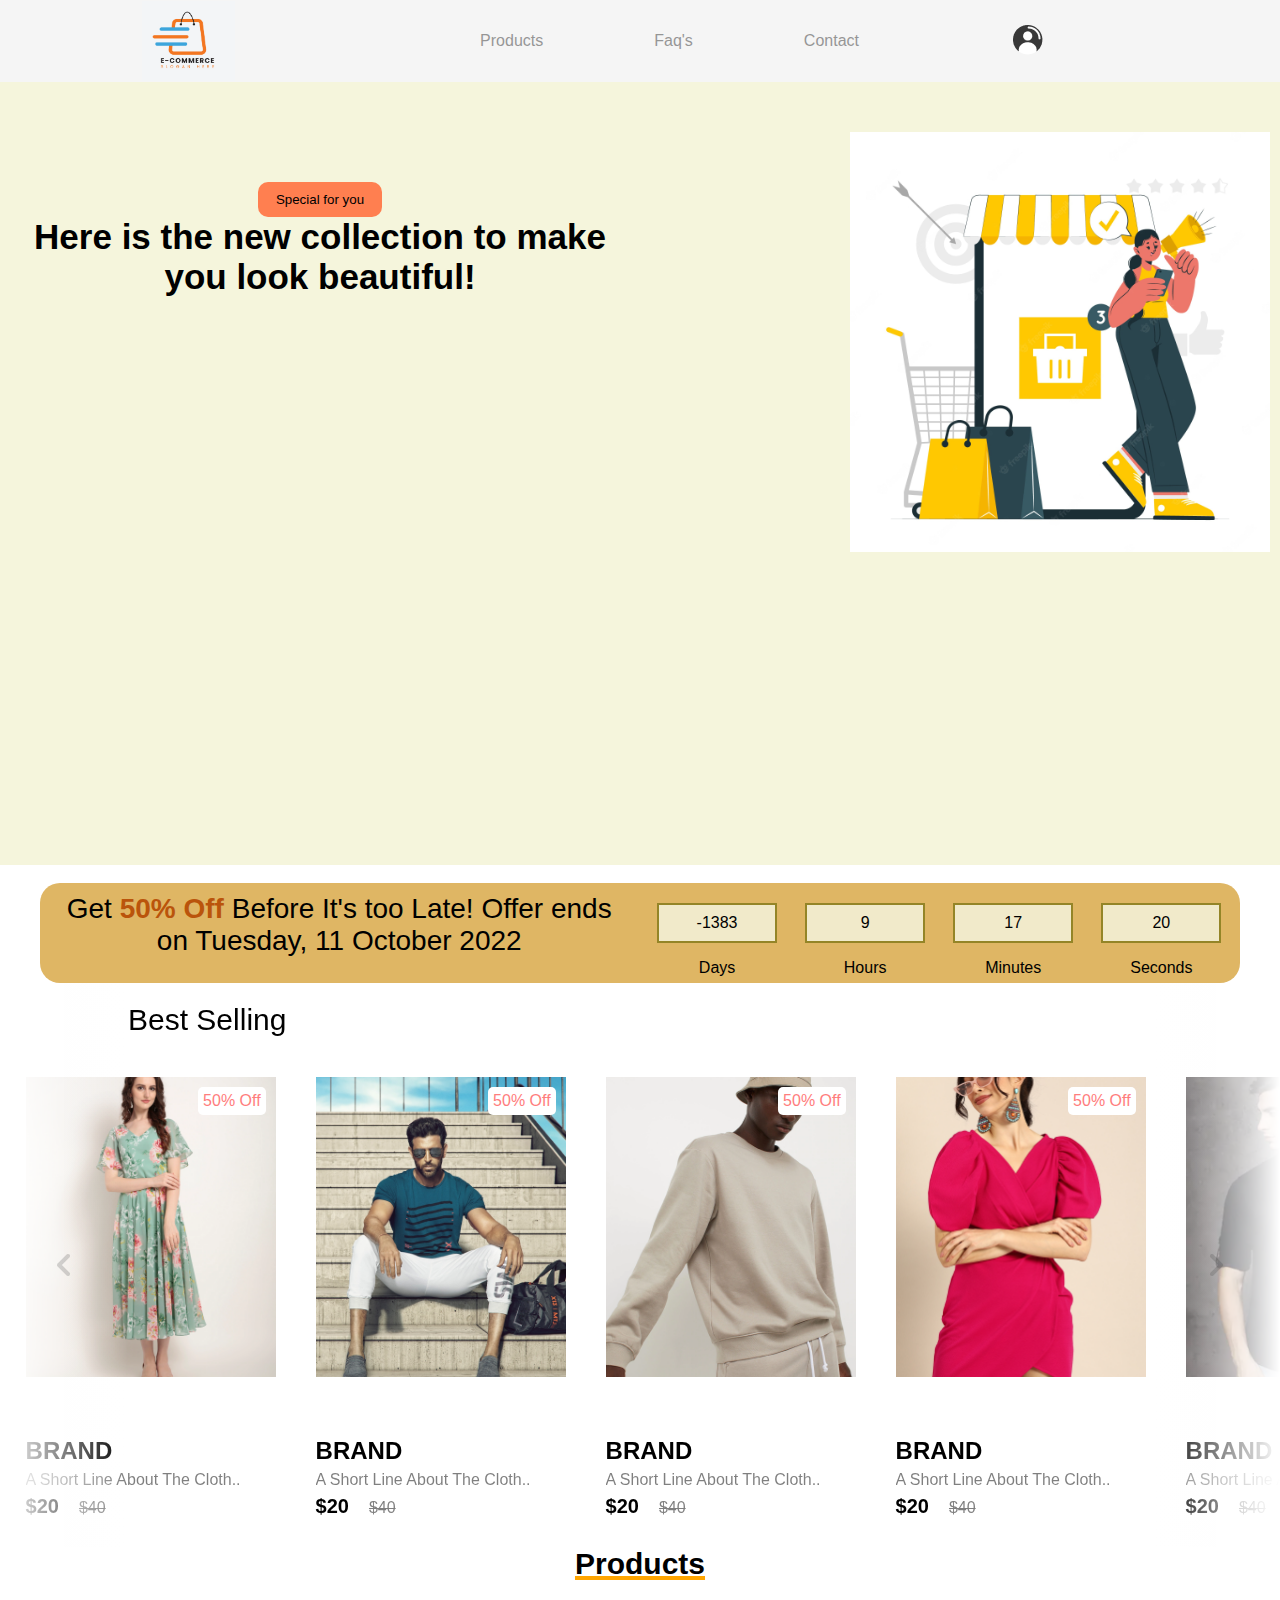
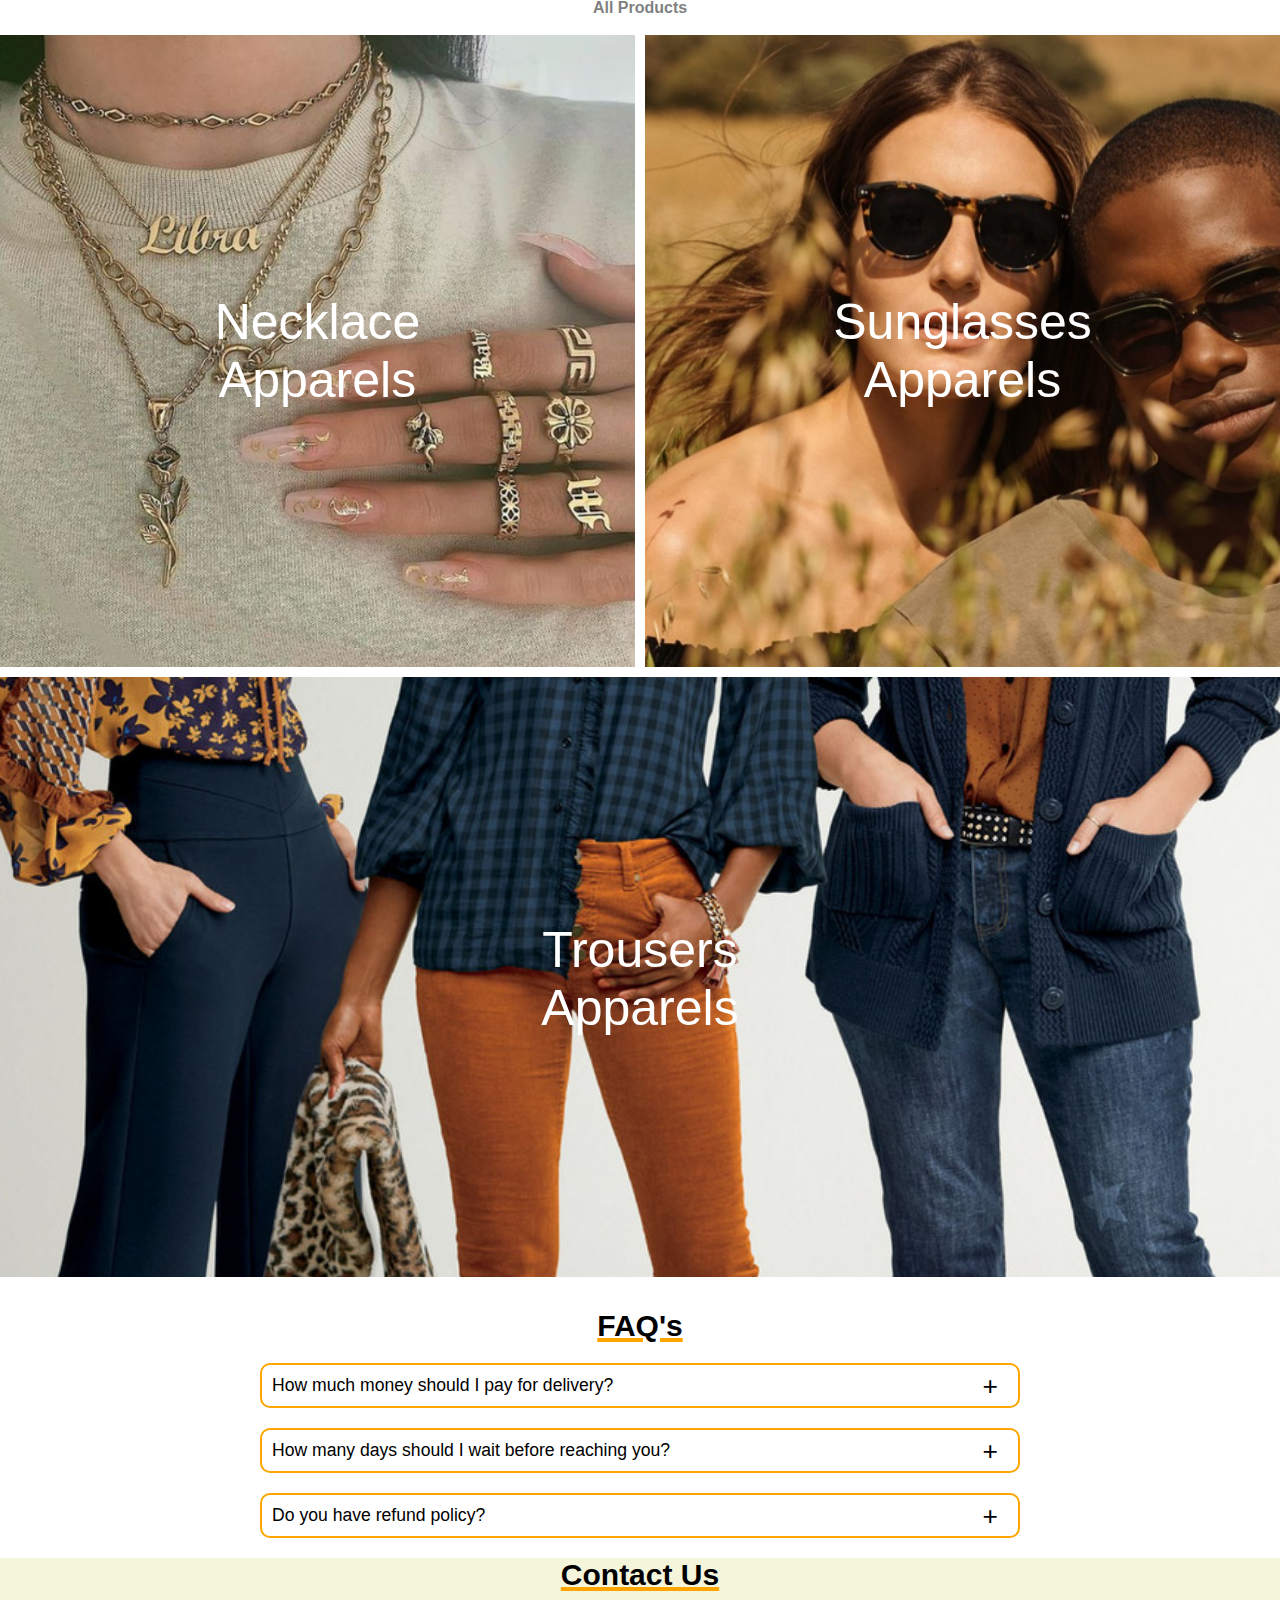
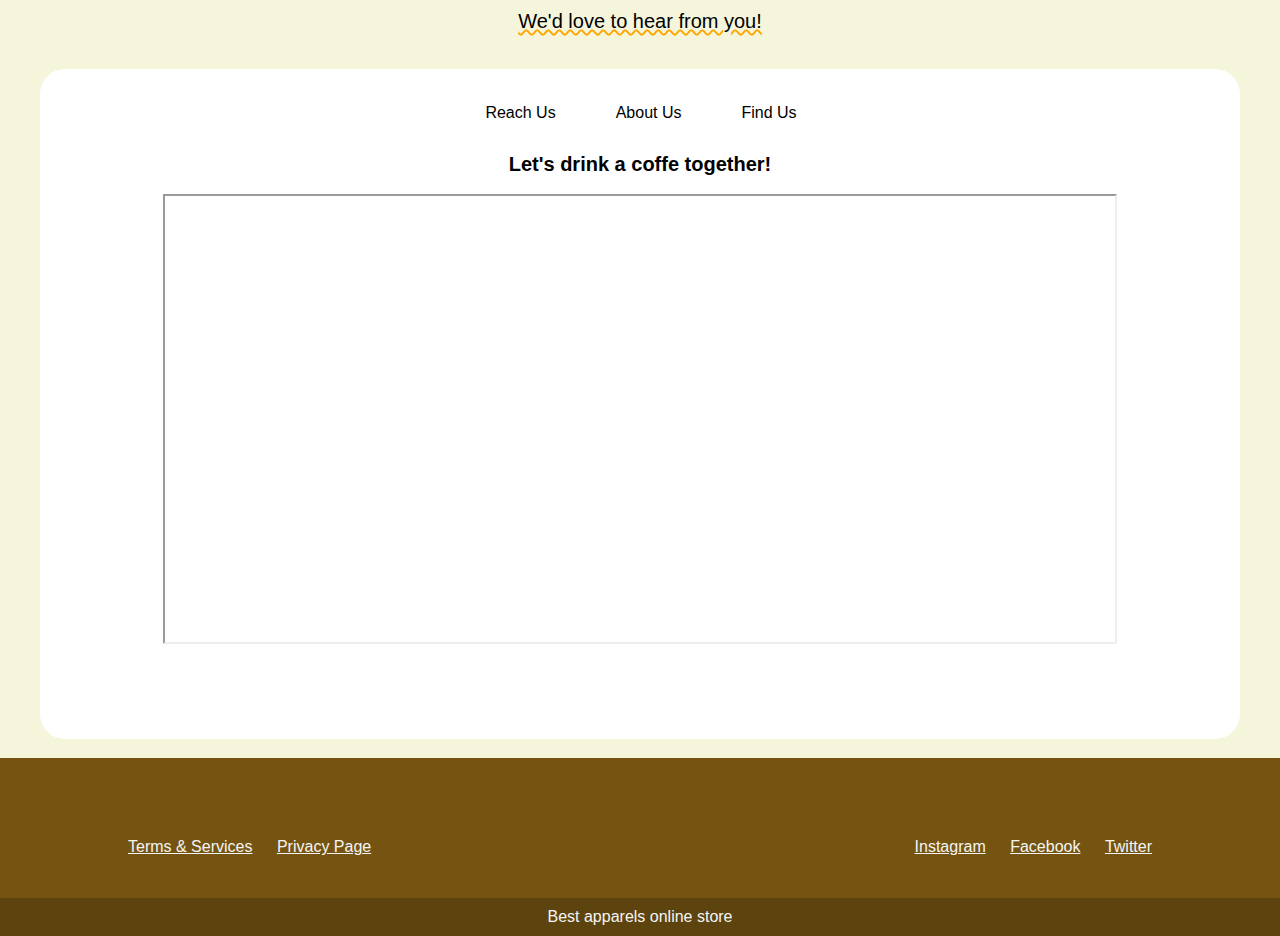
==== commit e4da250b: "counter added" ====
--- a/index.html
+++ b/index.html
@@ -49,10 +49,7 @@
                 <button class="open-button"
                     style=" border : none; background-color: transparent; padding:15px; margin-right: 30px;"
                     onclick="openForm()"><img src="img/user.png" alt=""></button>
-                <button class="open-button"
-                    style="border:none; background-color: transparent; padding:15px; margin-right: 30px;"
-                    onclick="window.location='cart.html'"><img src="img/cart.png" alt=""></button>
-
+     
 
 
 
